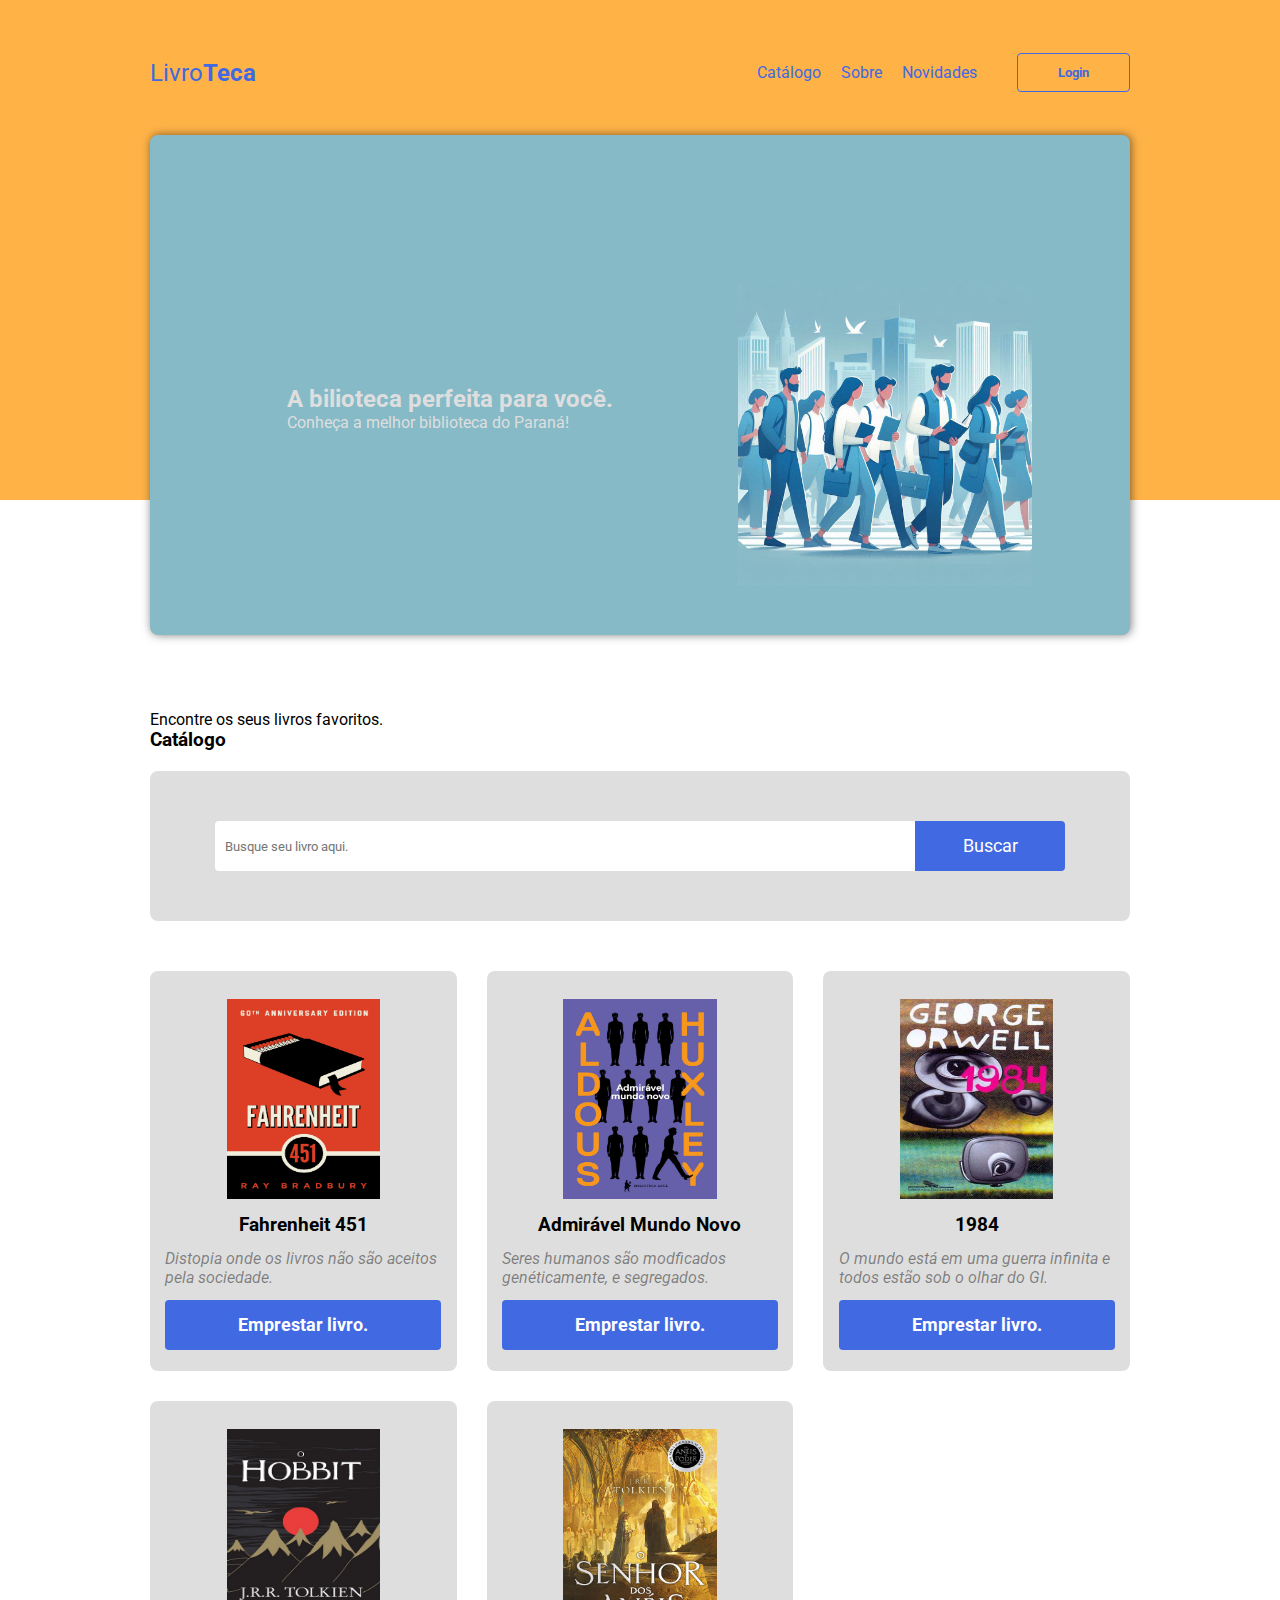
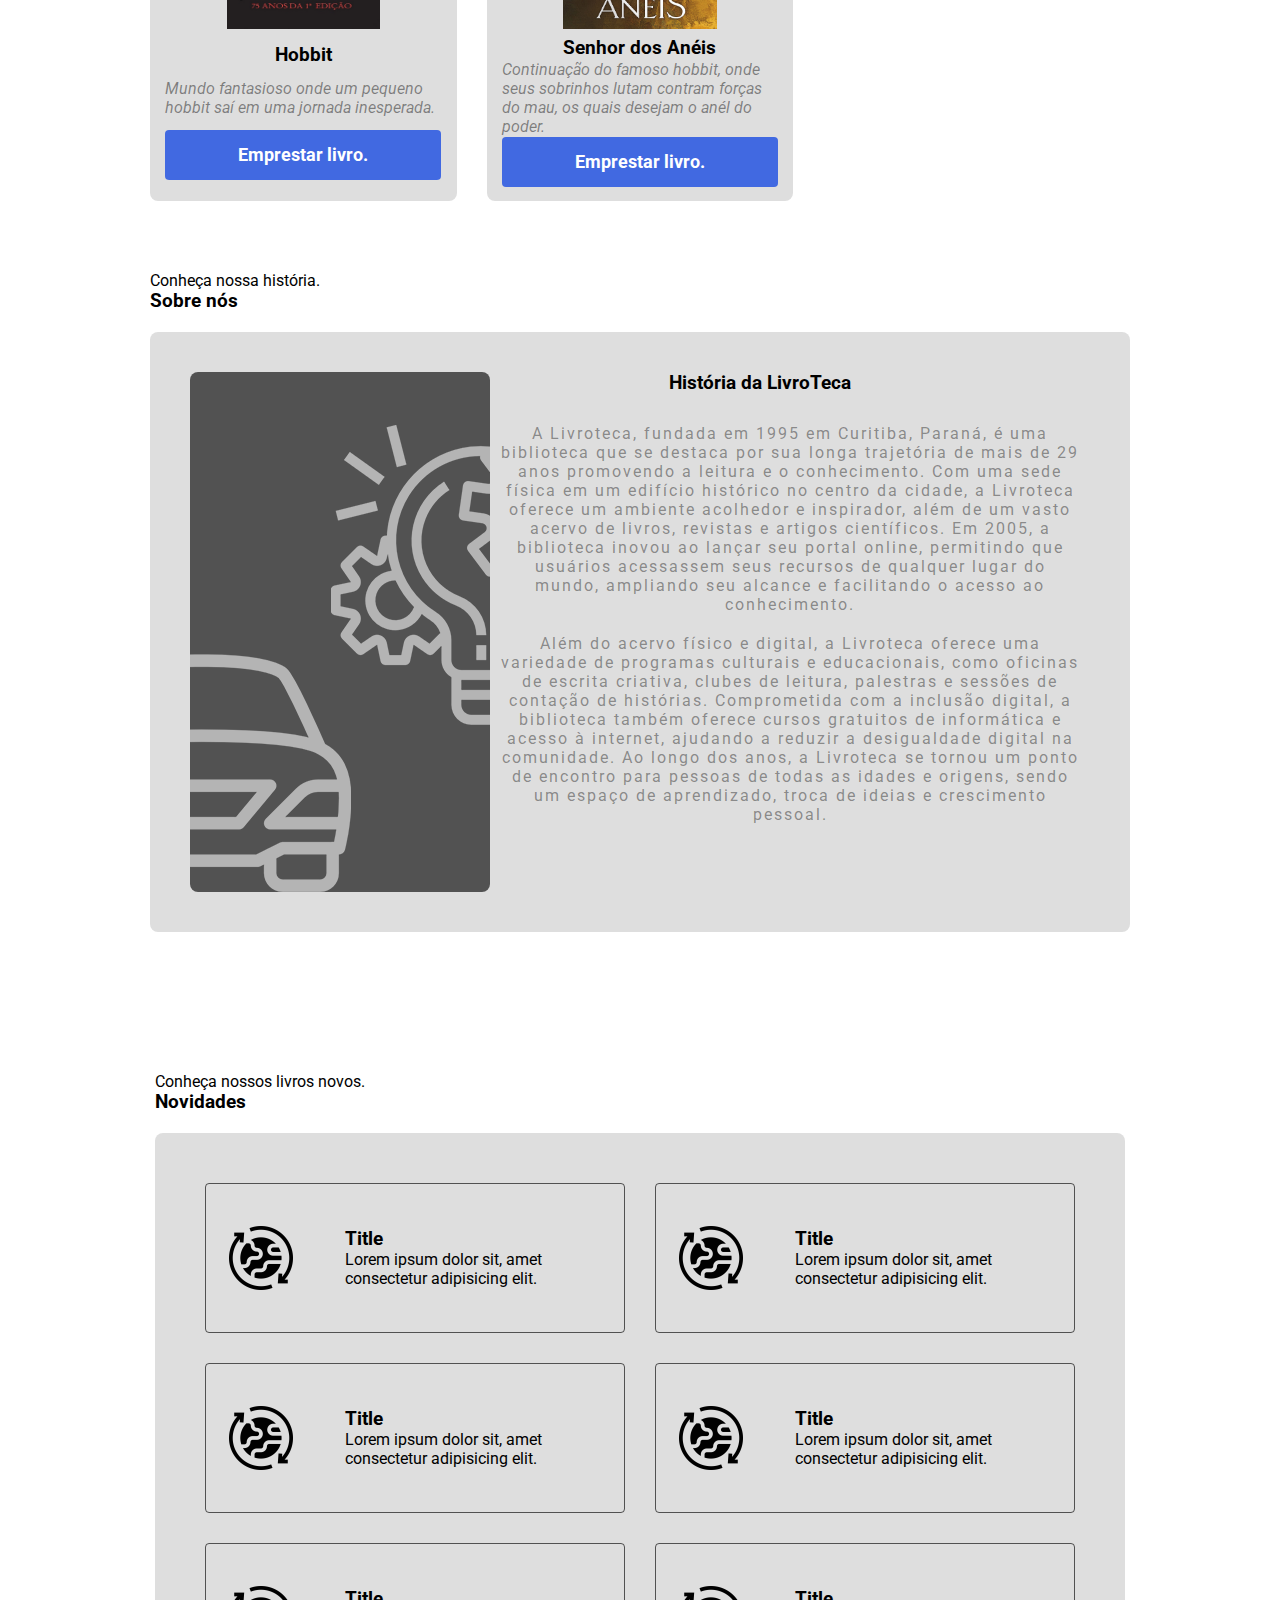
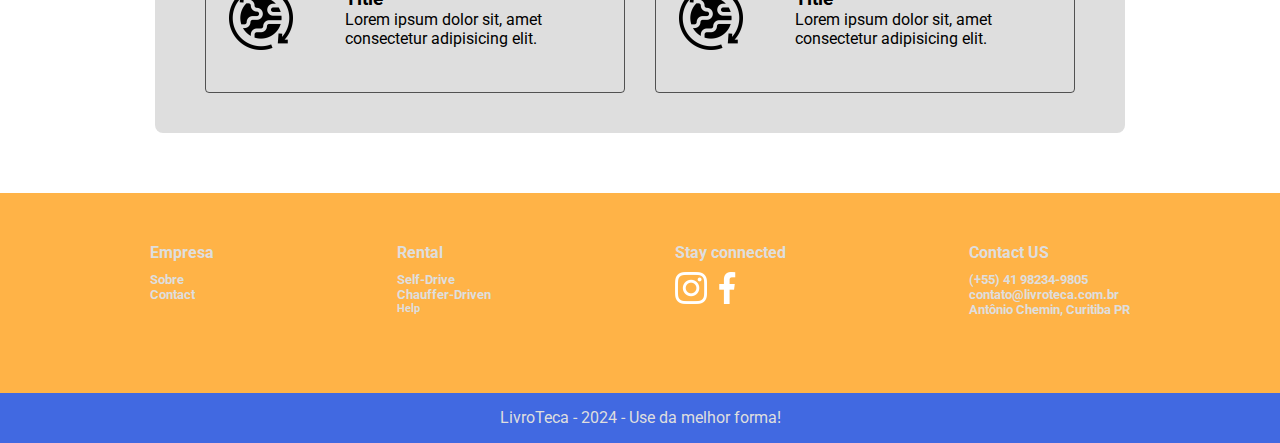
==== index.html @ 6532ffc3 "salvando tudo" ====
<!DOCTYPE html>
<html lang="en">

<head>
  <meta charset="UTF-8" />
  <meta http-equiv="X-UA-Compatible" content="IE=edge" />
  <meta name="viewport" content="width=device-width, initial-scale=1.0" />
  <link rel="stylesheet" href="css/styles.css" />
  <link rel="shortcut icon" href="/images/livro-teca-logo.png" type="image/x-icon">
  <title>LivroTeca</title>
</head>

<body>
  <header>
    <div class="content">
      <nav>
        <p class="brand">Livro<strong>Teca</strong></p>
        <ul>
          <li><a href="#catalog">Catálogo</a></li>
          <li><a href="#about">Sobre</a></li>
          <li><a href="#features">Novidades</a></li>
          <button>Login</button>
        </ul>
      </nav>
      <div class="header-block">
        <div class="text">
          <h2>A bilioteca perfeita para você.</h2>
          <p>
            Conheça a melhor biblioteca do Paraná!
          </p>
        </div>
        <div>
          <img src="/images/header-block-image.jpg" alt="LivroTeca">
        </div>
      </div>
    </div>
  </header>
  <section class="catalog" id="catalog">
    <div class="content">
      <div class="title-wrapper-catalog">
        <p>Encontre os seus livros favoritos.</p>
        <h3>Catálogo</h3>
      </div>
      <div class="filter-card">
        <input type="text" class="search-input" placeholder="Busque seu livro aqui." />
        <button class="search-button">Buscar</button>
      </div>
      <div class="card-wrapper">
        <div class="card-item">
          <img src="images/livros/fahrenheit-451.jpg" alt="fahrenheit 451" />
          <div class="card-content">
            <h3>Fahrenheit 451</h3>
            <p>
              Distopia onde os livros não são aceitos pela sociedade.
            </p>
            <button type="button">Emprestar livro.</button>
          </div>
        </div>
        <div class="card-item">
          <img src="images/livros/admiravel-mundo-novo.jpg" alt="Admirável Mundo Novo" />
          <div class="card-content">
            <h3>Admirável Mundo Novo</h3>
            <p>
              Seres humanos são modficados genéticamente, e segregados.
            </p>
            <button type="button">Emprestar livro.</button>
          </div>
        </div>
        <div class="card-item">
          <img src="images/livros/1984.jpg" alt="1984" />
          <div class="card-content">
            <h3>1984</h3>
            <p>
              O mundo está em uma guerra infinita e todos estão sob o olhar do GI.
            </p>
            <button type="button">Emprestar livro.</button>
          </div>
        </div>
        <div class="card-item">
          <img src="images/livros/hobbit.jpg" alt="Hobbit" />
          <div class="card-content">
            <h3>Hobbit</h3>
            <p>
              Mundo fantasioso onde um pequeno hobbit saí em uma jornada inesperada.
            </p>
            <button type="button">Emprestar livro.</button>
          </div>
        </div>
        <div class="card-item">
          <img src="images/livros/senhor-dos-aneis.jpg" alt="Senhor Dos Anéis" />
          <div class="card-content">
            <h3>Senhor dos Anéis</h3>
            <p>
              Continuação do famoso hobbit, onde seus sobrinhos lutam contram forças do mau, os quais desejam o anél do
              poder.
            </p>
            <button type="button">Emprestar livro.</button>
          </div>
        </div>
      </div>
    </div>
  </section>

  <section class="about" id="about">
    <div class="content">
      <div class="title-wrapper-about">
        <p>Conheça nossa história.</p>
        <h3>Sobre nós</h3>
      </div>
      <div class="about-content">
        <div class="left">
          <img src="images/about.png" alt="About" />
        </div>
        <div class="right">
          <h3>História da LivroTeca</h3>
          <p>
            A Livroteca, fundada em 1995 em Curitiba, Paraná, é uma biblioteca que se destaca por sua longa trajetória
            de mais de 29 anos promovendo a leitura e o conhecimento. Com uma sede física em um edifício histórico no
            centro da cidade, a Livroteca oferece um ambiente acolhedor e inspirador, além de um vasto acervo de livros,
            revistas e artigos científicos. Em 2005, a biblioteca inovou ao lançar seu portal online, permitindo que
            usuários acessassem seus recursos de qualquer lugar do mundo, ampliando seu alcance e facilitando o acesso
            ao conhecimento.
          </p>
          <p>
            Além do acervo físico e digital, a Livroteca oferece uma variedade de programas culturais e educacionais,
            como oficinas de escrita criativa, clubes de leitura, palestras e sessões de contação de histórias.
            Comprometida com a inclusão digital, a biblioteca também oferece cursos gratuitos de informática e acesso à
            internet, ajudando a reduzir a desigualdade digital na comunidade. Ao longo dos anos, a Livroteca se tornou
            um ponto de encontro para pessoas de todas as idades e origens, sendo um espaço de aprendizado, troca de
            ideias e crescimento pessoal.
          </p>
        </div>
      </div>
    </div>
  </section>

  <section class="features" id="features">
    <div class="content">
      <div class="title-wrapper-features">
        <p>Conheça nossos livros novos.</p>
        <h3>Novidades</h3>
      </div>
      <div class="feature-card-block">
        <div class="feature-card-item">
          <img src="images/feature-planet.png" alt="Feature" />
          <div class="feature-text-content">
            <h3>Title</h3>
            <p>Lorem ipsum dolor sit, amet consectetur adipisicing elit.</p>
          </div>
        </div>
        <div class="feature-card-item">
          <img src="images/feature-planet.png" alt="Feature" />
          <div class="feature-text-content">
            <h3>Title</h3>
            <p>Lorem ipsum dolor sit, amet consectetur adipisicing elit.</p>
          </div>
        </div>
        <div class="feature-card-item">
          <img src="images/feature-planet.png" alt="Feature" />
          <div class="feature-text-content">
            <h3>Title</h3>
            <p>Lorem ipsum dolor sit, amet consectetur adipisicing elit.</p>
          </div>
        </div>
        <div class="feature-card-item">
          <img src="images/feature-planet.png" alt="Feature" />
          <div class="feature-text-content">
            <h3>Title</h3>
            <p>Lorem ipsum dolor sit, amet consectetur adipisicing elit.</p>
          </div>
        </div>
        <div class="feature-card-item">
          <img src="images/feature-planet.png" alt="Feature" />
          <div class="feature-text-content">
            <h3>Title</h3>
            <p>Lorem ipsum dolor sit, amet consectetur adipisicing elit.</p>
          </div>
        </div>
        <div class="feature-card-item">
          <img src="images/feature-planet.png" alt="Feature" />
          <div class="feature-text-content">
            <h3>Title</h3>
            <p>Lorem ipsum dolor sit, amet consectetur adipisicing elit.</p>
          </div>
        </div>
      </div>
    </div>
  </section>

  <footer>
    <div class="main">
      <div class="content footer-links">
        <div class="footer-company">
          <h4>Empresa</h4>
          <h5>Sobre</h5>
          <h5>Contact</h5>
        </div>
        <div class="footer-rental">
          <h4>Rental</h4>
          <h5>Self-Drive</h5>
          <h5>Chauffer-Driven</h5>
          <h6>Help</h6>
        </div>
        <div class="footer-social">
          <h4>Stay connected</h4>
          <div class="social-icons">
            <img src="images/instagram.png" alt="Instagram" />
            <img src="images/facebook.png" alt="Facebook" />
          </div>
        </div>
        <div class="footer-contact">
          <h4>Contact US</h4>
          <h5>(+55) 41 98234-9805</h5>
          <h5>contato@livroteca.com.br</h5>
          <h5>Antônio Chemin, Curitiba PR</h5>
        </div>
      </div>
    </div>
    <div class="last">LivroTeca - 2024 - Use da melhor forma!</div>
  </footer>
</body>

</html>
---- css/styles.css ----
/* font importing */
@import url("https://fonts.googleapis.com/css2?family=Roboto:wght@400;700&display=swap");

/* reseting css rules */
* {
  margin: 0px;
  padding: 0px;
  box-sizing: border-box;
  outline: none;
  font-family: "Roboto", sans-serif;
}

:root {
  --primary: #86BAC7;
  --secondary: #FFB347;
  --tertiary: #dedede;
  --strong: royalblue;
  --hover: #00285f83;
}

html,
body {
  width: 100%;
  overflow-x: hidden;
}

header {
  width: 100%;
  height: 500px;
  background: var(--secondary);
}

.content {
  max-width: 1000px;
  min-width: 300px;
  margin: 0 auto;
  display: flex;
  flex-direction: column;
  padding: 10px;
}

nav {
  width: 100%;
  height: 125px;
  display: flex;
  flex-direction: row;
  align-items: center;
  justify-content: space-between;
}

.brand {
  font-size: 24px;
  color: var(--strong);
  cursor: pointer;
}

nav ul {
  display: flex;
  flex-direction: row;
}

nav ul li {
  list-style: none;
  padding: 10px;
  cursor: pointer;
}

nav ul li a {
  color: var(--strong);
  text-decoration: none;
}

nav ul li a:hover {
  color: var(--hover);
}

nav ul button {
  border: 1px solid var(--strong);
  background: transparent;
  padding: 8px 40px;
  cursor: pointer;
  margin-left: 30px;
  color: var(--strong);
  font-weight: bold;
  border-radius: 4px;
}

nav ul button:hover {
  transition: background, color 0.6s;
  background: var(--primary);
  border-color: var(--primary);
  color: white;
}

.content .header-block {
  max-width: 1000px;
  min-width: 300px;
  height: 500px;
  background: var(--primary);
  border-radius: 8px;
  box-shadow: 1px 0px 10px 0px rgba(0, 0, 0, 0.5);
  -webkit-box-shadow: 1px 0px 10px 0px rgba(0, 0, 0, 0.5);
  -moz-box-shadow: 1px 0px 10px 0px rgba(0, 0, 0, 0.5);
  position: relative;
  z-index: 10;
  padding: 10px;
}

.header-block img {
  max-height: 700px;
  max-width: 700px;
  height: 60%;
  width: 30%;
  position: absolute;
  left: 60%;
  top: 30%;
}

.header-block .text {
  position: absolute;
  left: 16%;
  top: 50%;
  text-wrap: nowrap;
}

.header-block .text h2 {
  color: var(--tertiary);
  text-align: center;
  transform: translateX(-20px);
  transition: transform 0.5s;
}

.header-block .text p {
  max-width: 280px;
  color: var(--tertiary);
  text-align: center;
  transform: translateX(-20px);
  transition: transform 0.4s;
}

/* Product Catalog */

section .catalog {
  width: 100vw;
  padding: 100px;
}

section .filter-card {
  width: 980px;
  height: 150px;
  background: var(--tertiary);
  border-radius: 8px;
  margin: 0 auto;
  display: flex;
  flex-direction: row;
  align-items: center;
  justify-content: center;
}

.search-input {
  width: 700px;
  height: 50px;
  border: none;
  border-radius: 4px 0px 0px 4px;
  text-indent: 10px;
}

.search-button {
  width: 150px;
  height: 50px;
  border-radius: 0px 4px 4px -0px;
  border: none;
  background: var(--strong);
  color: white;
  cursor: pointer;
  font-size: 1.1em;
  transition: 0.3s ease;
}

.search-button:hover {
  background: var(--primary);
  color: white;
}

.title-wrapper-catalog {
  margin-top: 200px;
  padding-bottom: 20px;
}

section .card-wrapper {
  max-width: 1000px;
  height: 100%;
  display: grid;
  grid-template-columns: repeat(auto-fill, minmax(270px, 1fr));
  grid-gap: 30px;
  padding-top: 50px;
}

section .card-item {
  height: 400px;
  background: var(--tertiary);
  border-radius: 8px;
  display: flex;
  flex-direction: column;
  align-items: center;
  justify-content: space-around;
}

.card-content {
  height: 40%;
  display: flex;
  flex-direction: column;
  align-items: center;
  justify-content: space-around;
}

.card-item img {
  width: 50%;
  height: 50%;
  margin-top: 8%;
}

.card-item h4 {
  width: 90%;
}

.card-item p {
  width: 90%;
  font-style: italic;
  color: #00000070;
}

.card-item button {
  width: 90%;
  padding: 15px 0px;
  border: none;
  background: var(--strong);
  border-radius: 4px;
  color: white;
  font-weight: bold;
  font-size: 1.1em;
  cursor: pointer;
  transition: 0.3s ease;
  margin-bottom: 10px;
}

.card-item button:hover {
  background: var(--tertiary);
  color: var(--strong);
}

/* About */

.about {
  width: 100%;
  height: 100%;
  display: flex;
  align-items: center;
  justify-content: center;
  padding: 50px 10px;
}

.about-content {
  max-width: 1000px;
  min-width: 300px;
  height: 600px;
  background: var(--tertiary);
  margin: 0 auto;
  border-radius: 8px;
  z-index: 10;
  padding: 40px;
  display: flex;
  flex-direction: row;
  align-items: center;
  justify-content: space-between;
}

.title-wrapper-about {
  margin-bottom: 2%;
}

.left {
  width: 25%;
  min-width: 300px;
  height: 100%;
  background: #000000a1;
  border-radius: 8px;
}

.right {
  width: 100%;
  height: 100%;
  display: flex;
  flex-direction: column;
  align-items: flex-start;
  justify-content: flex-start;
}

.right h3 {
  text-align: center;
  width: 90%;
  margin-bottom: 20px;
}

.right p {
  max-width: 900%;
  font-size: 1em;
  letter-spacing: 2px;
  text-align: center;
  padding: 10px;
  color: rgba(0, 0, 0, 0.4);
}

/* Features */
.features {
  width: 100%;
  height: 100%;
  background: white;
  display: flex;
  align-items: center;
  justify-content: center;
  padding: 50px 0px;
}

.title-wrapper-features {
  padding: 20px 0px;
}

.feature-card-block {
  max-width: 1000px;
  min-width: 300px;
  height: 600px;
  background: var(--tertiary);
  margin: 0 auto;
  border-radius: 8px;
  z-index: 10;
  padding: 50px;
  display: grid;
  grid-template-columns: repeat(auto-fill, minmax(420px, 1fr));
  grid-gap: 30px;
}

.feature-card-item {
  max-width: 420px;
  height: 150px;
  display: flex;
  flex-direction: row;
  align-items: center;
  justify-content: space-around;
  border: 1px solid #000000a2;
  border-radius: 4px;
}

.feature-text-content {
  max-width: 60%;
  margin: 5px;
}

.feature-card-item img {
  width: 64px;
  height: 64px;
}

/* Footer */
footer {
  width: 100%;
  height: 250px;
}

footer .main {
  width: 100%;
  height: 200px;
  background: var(--secondary);
  padding: 20px 10px;
}

.footer-links {
  max-width: 1000px;
  min-width: 300px;
  display: flex;
  flex-direction: row;
  justify-content: space-between;
  margin-top: 20px;
}

.footer-company,
.footer-rental,
.footer-contact,
.footer-social {
  color: var(--tertiary);
  height: 100%;
  min-height: 100px;
}

.footer-links h4 {
  margin-bottom: 10px;
}

.footer-links {
  margin-bottom: 8px;
}

.main .footer-social img {
  width: 32px;
  height: 32px;
  cursor: pointer;
}

footer .last {
  width: 100%;
  height: 50px;
  background: var(--strong);
  color: var(--tertiary);
  display: flex;
  align-items: center;
  justify-content: center;
}

/* Responsive adjustments */

@media (max-width: 576px) {
  nav ul li {
    display: none;
  }

  .header-block img {
    width: 70%;
    position: absolute;
    right: 16%;
    top: 30%;
  }

  .header-block .text {
    position: absolute;
    bottom: 10%;
    left: 15;
  }

  section .filter-card {
    width: 390px;
    padding: 0px 10px;
  }

  .search-input {
    max-width: 700px;
    min-width: 240px;
  }

  .search-button {
    max-width: 150px;
    min-width: 80px;
  }

  .about {
    margin-top: 100px;
  }

  .title-wrapper-about {
    margin-bottom: 20px;
  }
  .about-content {
    flex-direction: column;
    height: 100%;
  }
  .left {
    display: none;
  }
  .right {
    width: 90%;
  }

  .right p {
    width: 100%;
    margin: 0px;
    text-align: left;
  }

  .features {
    height: 100%;
  }

  .feature-card-block {
    height: 100%;
    display: flex;
    flex-direction: column;
  }

  footer {
    height: 100%;
  }

  footer .main {
    height: 100%;
  }

  .footer-links {
    flex-direction: column;
    padding-left: 10%;
  }
}
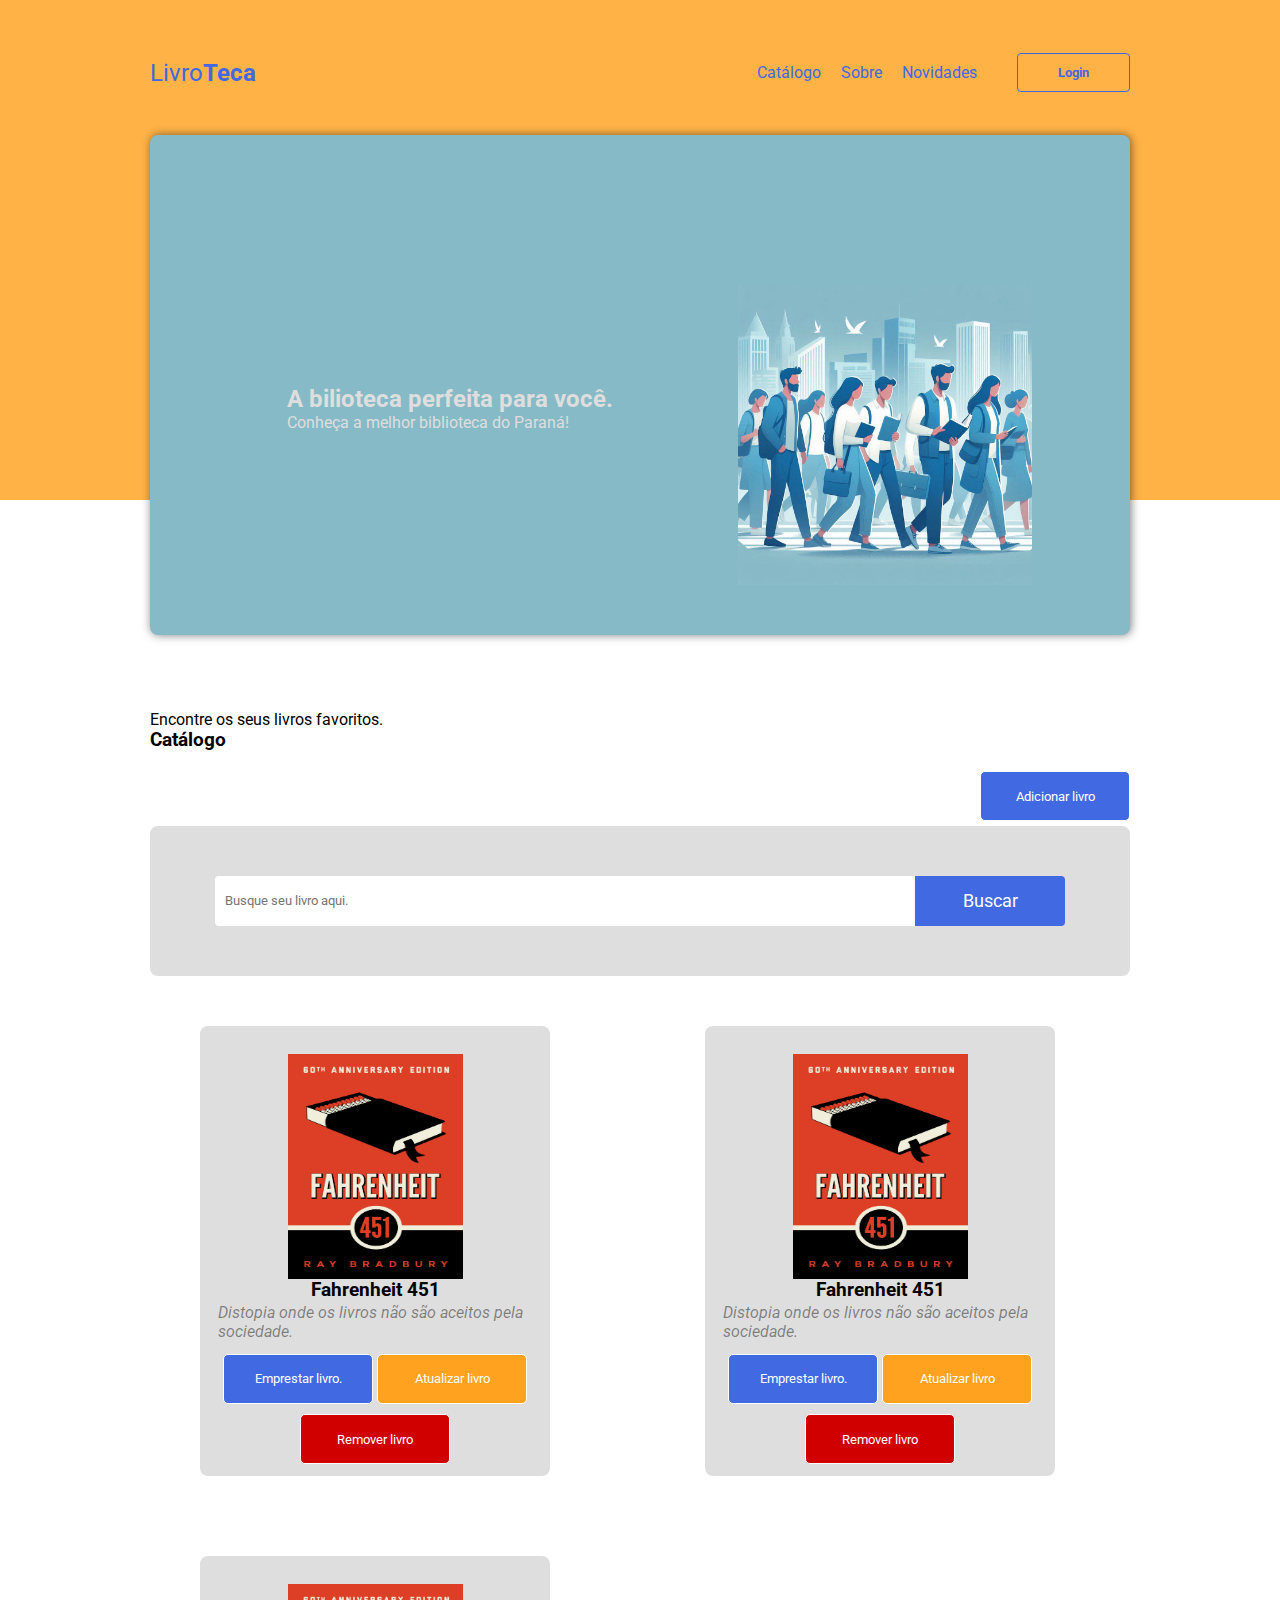
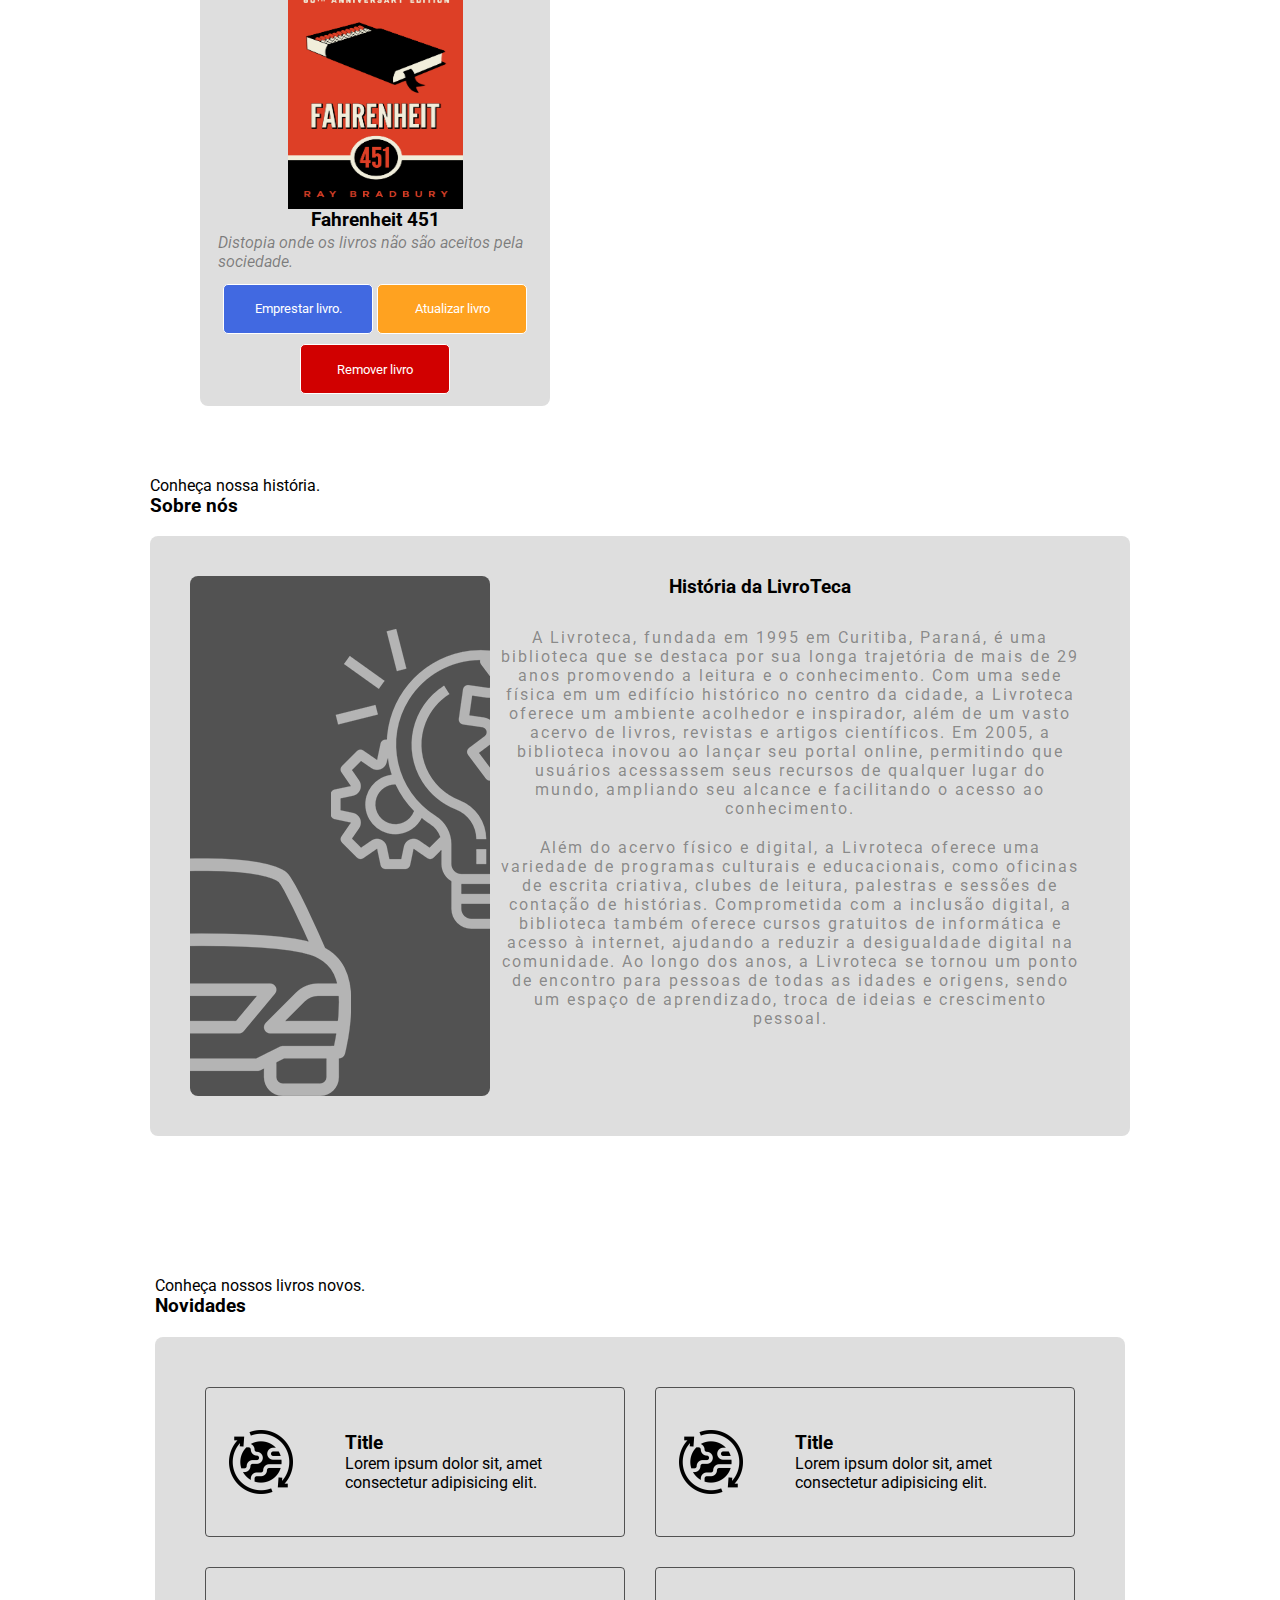
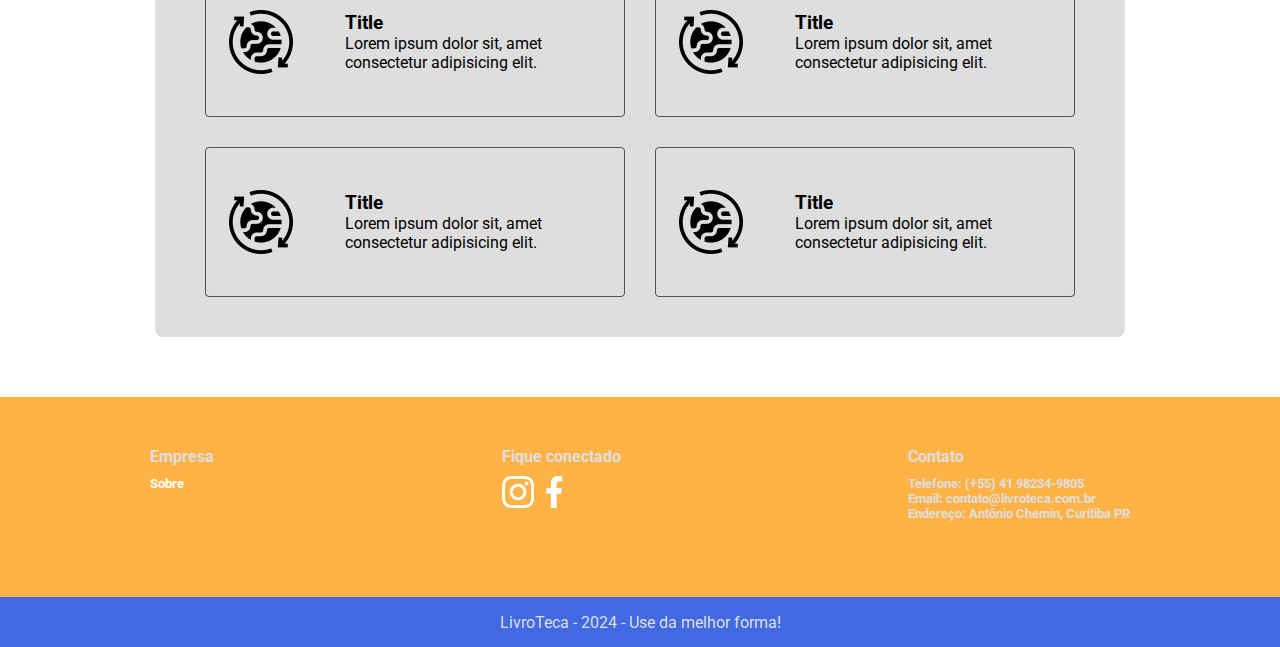
==== commit 7df13f32: "Salvando repo" ====
--- a/index.html
+++ b/index.html
@@ -41,6 +41,13 @@
         <p>Encontre os seus livros favoritos.</p>
         <h3>Catálogo</h3>
       </div>
+      <div class="wrapper-crud">
+        <div id="crud-buttons">
+          <a href="addBook.html">
+            <button class="crud-buttons" id="add-book">Adicionar livro</button>
+          </a>
+        </div>
+      </div>
       <div class="filter-card">
         <input type="text" class="search-input" placeholder="Busque seu livro aqui." />
         <button class="search-button">Buscar</button>
@@ -53,48 +60,39 @@
             <p>
               Distopia onde os livros não são aceitos pela sociedade.
             </p>
-            <button type="button">Emprestar livro.</button>
+            <div class="buttons">
+              <button class="crud-buttons" id="get-book">Emprestar livro.</button>
+              <button class="crud-buttons" id="update-book">Atualizar livro</button>
+            </div>
+            <button class="crud-buttons" id="remove-book">Remover livro</button>
           </div>
         </div>
         <div class="card-item">
-          <img src="images/livros/admiravel-mundo-novo.jpg" alt="Admirável Mundo Novo" />
+          <img src="images/livros/fahrenheit-451.jpg" alt="fahrenheit 451" />
           <div class="card-content">
-            <h3>Admirável Mundo Novo</h3>
+            <h3>Fahrenheit 451</h3>
             <p>
-              Seres humanos são modficados genéticamente, e segregados.
+              Distopia onde os livros não são aceitos pela sociedade.
             </p>
-            <button type="button">Emprestar livro.</button>
+            <div class="buttons">
+              <button class="crud-buttons" id="get-book">Emprestar livro.</button>
+              <button class="crud-buttons" id="update-book">Atualizar livro</button>
+            </div>
+            <button class="crud-buttons" id="remove-book">Remover livro</button>
           </div>
         </div>
         <div class="card-item">
-          <img src="images/livros/1984.jpg" alt="1984" />
+          <img src="images/livros/fahrenheit-451.jpg" alt="fahrenheit 451" />
           <div class="card-content">
-            <h3>1984</h3>
+            <h3>Fahrenheit 451</h3>
             <p>
-              O mundo está em uma guerra infinita e todos estão sob o olhar do GI.
+              Distopia onde os livros não são aceitos pela sociedade.
             </p>
-            <button type="button">Emprestar livro.</button>
-          </div>
-        </div>
-        <div class="card-item">
-          <img src="images/livros/hobbit.jpg" alt="Hobbit" />
-          <div class="card-content">
-            <h3>Hobbit</h3>
-            <p>
-              Mundo fantasioso onde um pequeno hobbit saí em uma jornada inesperada.
-            </p>
-            <button type="button">Emprestar livro.</button>
-          </div>
-        </div>
-        <div class="card-item">
-          <img src="images/livros/senhor-dos-aneis.jpg" alt="Senhor Dos Anéis" />
-          <div class="card-content">
-            <h3>Senhor dos Anéis</h3>
-            <p>
-              Continuação do famoso hobbit, onde seus sobrinhos lutam contram forças do mau, os quais desejam o anél do
-              poder.
-            </p>
-            <button type="button">Emprestar livro.</button>
+            <div class="buttons">
+              <button class="crud-buttons" id="get-book">Emprestar livro.</button>
+              <button class="crud-buttons" id="update-book">Atualizar livro</button>
+            </div>
+            <button class="crud-buttons" id="remove-book">Remover livro</button>
           </div>
         </div>
       </div>
@@ -192,27 +190,20 @@
       <div class="content footer-links">
         <div class="footer-company">
           <h4>Empresa</h4>
-          <h5>Sobre</h5>
-          <h5>Contact</h5>
-        </div>
-        <div class="footer-rental">
-          <h4>Rental</h4>
-          <h5>Self-Drive</h5>
-          <h5>Chauffer-Driven</h5>
-          <h6>Help</h6>
+          <h5><a href="#about">Sobre</a></h5>
         </div>
         <div class="footer-social">
-          <h4>Stay connected</h4>
+          <h4>Fique conectado</h4>
           <div class="social-icons">
             <img src="images/instagram.png" alt="Instagram" />
             <img src="images/facebook.png" alt="Facebook" />
           </div>
         </div>
         <div class="footer-contact">
-          <h4>Contact US</h4>
-          <h5>(+55) 41 98234-9805</h5>
-          <h5>contato@livroteca.com.br</h5>
-          <h5>Antônio Chemin, Curitiba PR</h5>
+          <h4>Contato</h4>
+          <h5>Telefone: (+55) 41 98234-9805</h5>
+          <h5>Email: contato@livroteca.com.br</h5>
+          <h5>Endereço: Antônio Chemin, Curitiba PR</h5>
         </div>
       </div>
     </div>
--- a/css/styles.css
+++ b/css/styles.css
@@ -165,6 +165,70 @@
   text-indent: 10px;
 }
 
+.wrapper-crud {
+  display: flex;
+  justify-content: flex-end;
+  align-items: center;
+}
+
+.crud-buttons {
+  margin-bottom: 3%;
+}
+
+.crud-buttons {
+  width: 150px; 
+  height: 50px;
+  color: white;
+  border: 1px solid;
+  border-radius: 5px;
+  padding: 10px;
+  cursor: pointer;
+}
+
+#add-book {
+  background-color: royalblue;
+  transition: 0.5s;
+}
+
+#add-book:hover {
+  background-color: rgb(132, 163, 255);
+  transition: 0.5s;
+}
+
+#get-book {
+  background-color: royalblue;
+  transition: 0.5s;
+}
+
+#get-book:hover {
+  background-color: rgb(132, 163, 255);
+  transition: 0.5s;
+}
+
+#update-book {
+  background-color: #ffa220;
+  transition: 0.5s;
+}
+
+#update-book:hover {
+  background-color: #ffc676;
+  transition: 0.5s;
+}
+
+#remove-book {
+  background-color: rgb(209, 0, 0);
+  transition: 0.5s;
+}
+
+#remove-book:hover {
+  background-color: rgb(255, 91, 91);
+  transition: 0.5s;
+}
+
+.buttons {
+  margin-top: 12px;
+}
+
 .search-button {
   width: 150px;
   height: 50px;
@@ -192,12 +256,14 @@
   height: 100%;
   display: grid;
   grid-template-columns: repeat(auto-fill, minmax(270px, 1fr));
-  grid-gap: 30px;
+  grid-gap: 80px;
   padding-top: 50px;
+  margin-left: 50px;
 }
 
 section .card-item {
-  height: 400px;
+  height: 450px;
+  width: 350px;
   background: var(--tertiary);
   border-radius: 8px;
   display: flex;
@@ -207,7 +273,7 @@
 }
 
 .card-content {
-  height: 40%;
+  height: 100%;
   display: flex;
   flex-direction: column;
   align-items: center;
@@ -228,25 +294,6 @@
   width: 90%;
   font-style: italic;
   color: #00000070;
-}
-
-.card-item button {
-  width: 90%;
-  padding: 15px 0px;
-  border: none;
-  background: var(--strong);
-  border-radius: 4px;
-  color: white;
-  font-weight: bold;
-  font-size: 1.1em;
-  cursor: pointer;
-  transition: 0.3s ease;
-  margin-bottom: 10px;
-}
-
-.card-item button:hover {
-  background: var(--tertiary);
-  color: var(--strong);
 }
 
 /* About */
@@ -384,12 +431,16 @@
 }
 
 .footer-company,
-.footer-rental,
 .footer-contact,
 .footer-social {
   color: var(--tertiary);
   height: 100%;
   min-height: 100px;
+}
+
+.footer-company a{
+  text-decoration: none;
+  color: white;
 }
 
 .footer-links h4 {
@@ -414,6 +465,53 @@
   display: flex;
   align-items: center;
   justify-content: center;
+}
+
+/*Modal*/
+
+.book-modal {
+  width: 100%;
+  height: 50%;
+  display: flex;
+  flex-direction: column;
+  justify-content: center;
+  margin: 50px;
+  z-index: 10000;
+}
+
+.book-modal input {
+  border-radius: 10px;
+  border: none;
+  padding: 5px;
+}
+
+.book-modal button {
+  width: 100%;
+  border-radius: 10px;
+  border: none;
+  padding: 5px;
+  background-color: var(--strong);
+  color: var(--tertiary);
+  transition: 0.5s;
+}
+
+.book-modal button:hover {
+  background-color: var(--primary);
+  transition: 0.5s;
+}
+
+.modal-position {
+  max-width: 500px;
+  max-height: 500px;
+  width: 50%;
+  display: flex;
+  flex-direction: row;
+  justify-content: center;
+  align-items: center;
+  border: 1px solid black;
+  border-radius: 12px;
+  margin: 10% 0% 0% 32%;
+  background-color: var(--secondary);
 }
 
 /* Responsive adjustments */
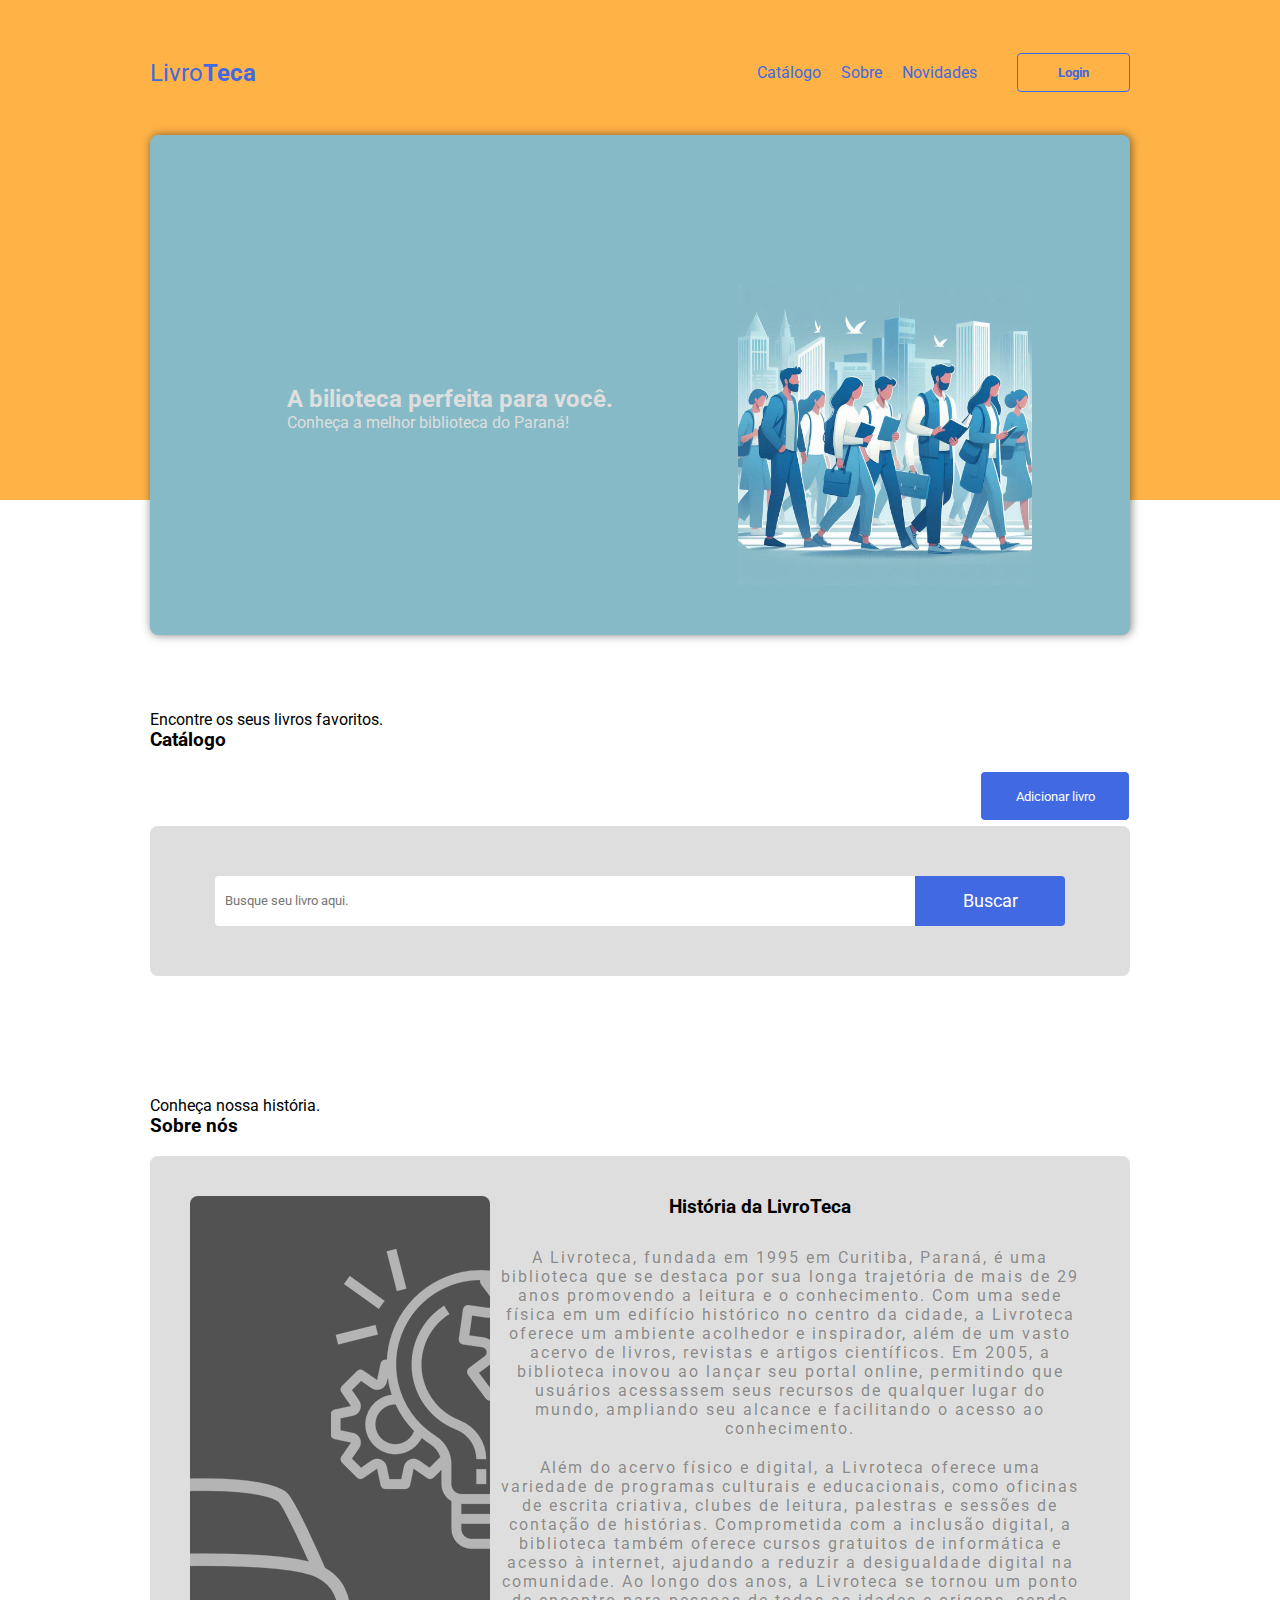
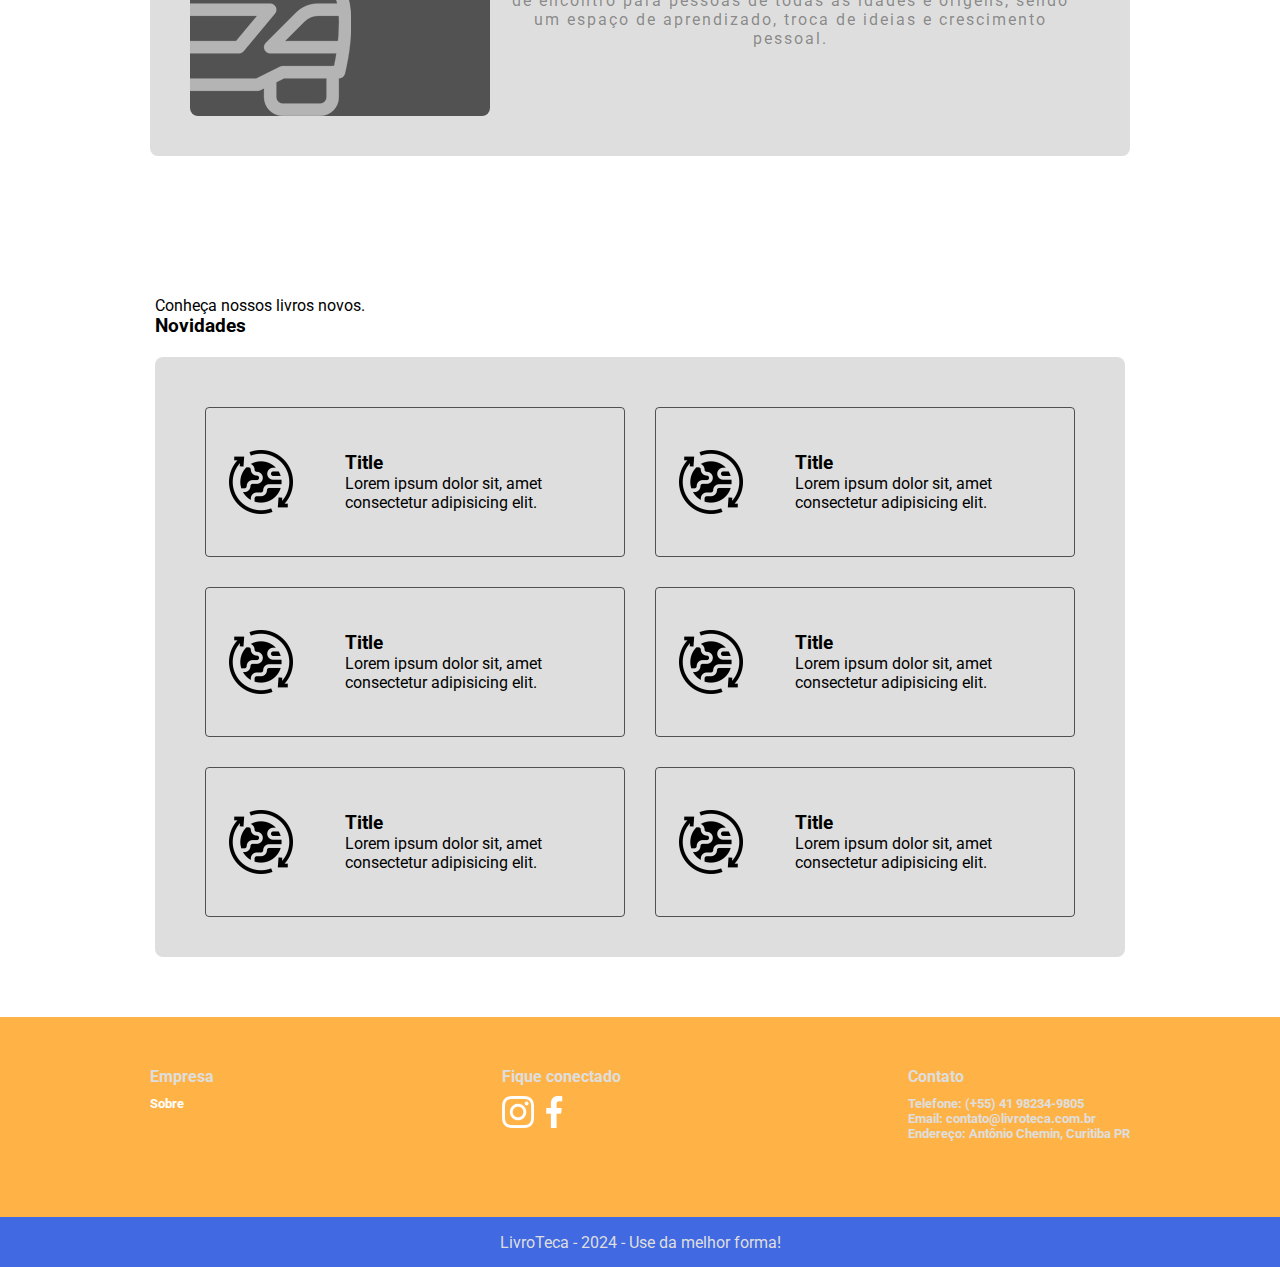
==== commit 02cf9e42: "Salvando repo" ====
--- a/index.html
+++ b/index.html
@@ -1,12 +1,12 @@
 <!DOCTYPE html>
-<html lang="en">
+<html lang="pt-br">
 
 <head>
   <meta charset="UTF-8" />
   <meta http-equiv="X-UA-Compatible" content="IE=edge" />
   <meta name="viewport" content="width=device-width, initial-scale=1.0" />
   <link rel="stylesheet" href="css/styles.css" />
-  <link rel="shortcut icon" href="/images/livro-teca-logo.png" type="image/x-icon">
+  <link rel="shortcut icon" href="./images/livro-teca-logo.png" type="image/x-icon">
   <title>LivroTeca</title>
 </head>
 
@@ -30,7 +30,7 @@
           </p>
         </div>
         <div>
-          <img src="/images/header-block-image.jpg" alt="LivroTeca">
+          <img src="./images/header-block-image.jpg" alt="LivroTeca">
         </div>
       </div>
     </div>
@@ -43,59 +43,14 @@
       </div>
       <div class="wrapper-crud">
         <div id="crud-buttons">
-          <a href="addBook.html">
-            <button class="crud-buttons" id="add-book">Adicionar livro</button>
-          </a>
+          <button class="crud-buttons" id="add-book">Adicionar livro</button>
         </div>
       </div>
       <div class="filter-card">
         <input type="text" class="search-input" placeholder="Busque seu livro aqui." />
         <button class="search-button">Buscar</button>
       </div>
-      <div class="card-wrapper">
-        <div class="card-item">
-          <img src="images/livros/fahrenheit-451.jpg" alt="fahrenheit 451" />
-          <div class="card-content">
-            <h3>Fahrenheit 451</h3>
-            <p>
-              Distopia onde os livros não são aceitos pela sociedade.
-            </p>
-            <div class="buttons">
-              <button class="crud-buttons" id="get-book">Emprestar livro.</button>
-              <button class="crud-buttons" id="update-book">Atualizar livro</button>
-            </div>
-            <button class="crud-buttons" id="remove-book">Remover livro</button>
-          </div>
-        </div>
-        <div class="card-item">
-          <img src="images/livros/fahrenheit-451.jpg" alt="fahrenheit 451" />
-          <div class="card-content">
-            <h3>Fahrenheit 451</h3>
-            <p>
-              Distopia onde os livros não são aceitos pela sociedade.
-            </p>
-            <div class="buttons">
-              <button class="crud-buttons" id="get-book">Emprestar livro.</button>
-              <button class="crud-buttons" id="update-book">Atualizar livro</button>
-            </div>
-            <button class="crud-buttons" id="remove-book">Remover livro</button>
-          </div>
-        </div>
-        <div class="card-item">
-          <img src="images/livros/fahrenheit-451.jpg" alt="fahrenheit 451" />
-          <div class="card-content">
-            <h3>Fahrenheit 451</h3>
-            <p>
-              Distopia onde os livros não são aceitos pela sociedade.
-            </p>
-            <div class="buttons">
-              <button class="crud-buttons" id="get-book">Emprestar livro.</button>
-              <button class="crud-buttons" id="update-book">Atualizar livro</button>
-            </div>
-            <button class="crud-buttons" id="remove-book">Remover livro</button>
-          </div>
-        </div>
-      </div>
+      <div class="card-wrapper" id="card-wrapper"></div>
     </div>
   </section>
 
@@ -209,6 +164,8 @@
     </div>
     <div class="last">LivroTeca - 2024 - Use da melhor forma!</div>
   </footer>
+  
+  <script src="./Code/index.js"></script>
 </body>
 
 </html>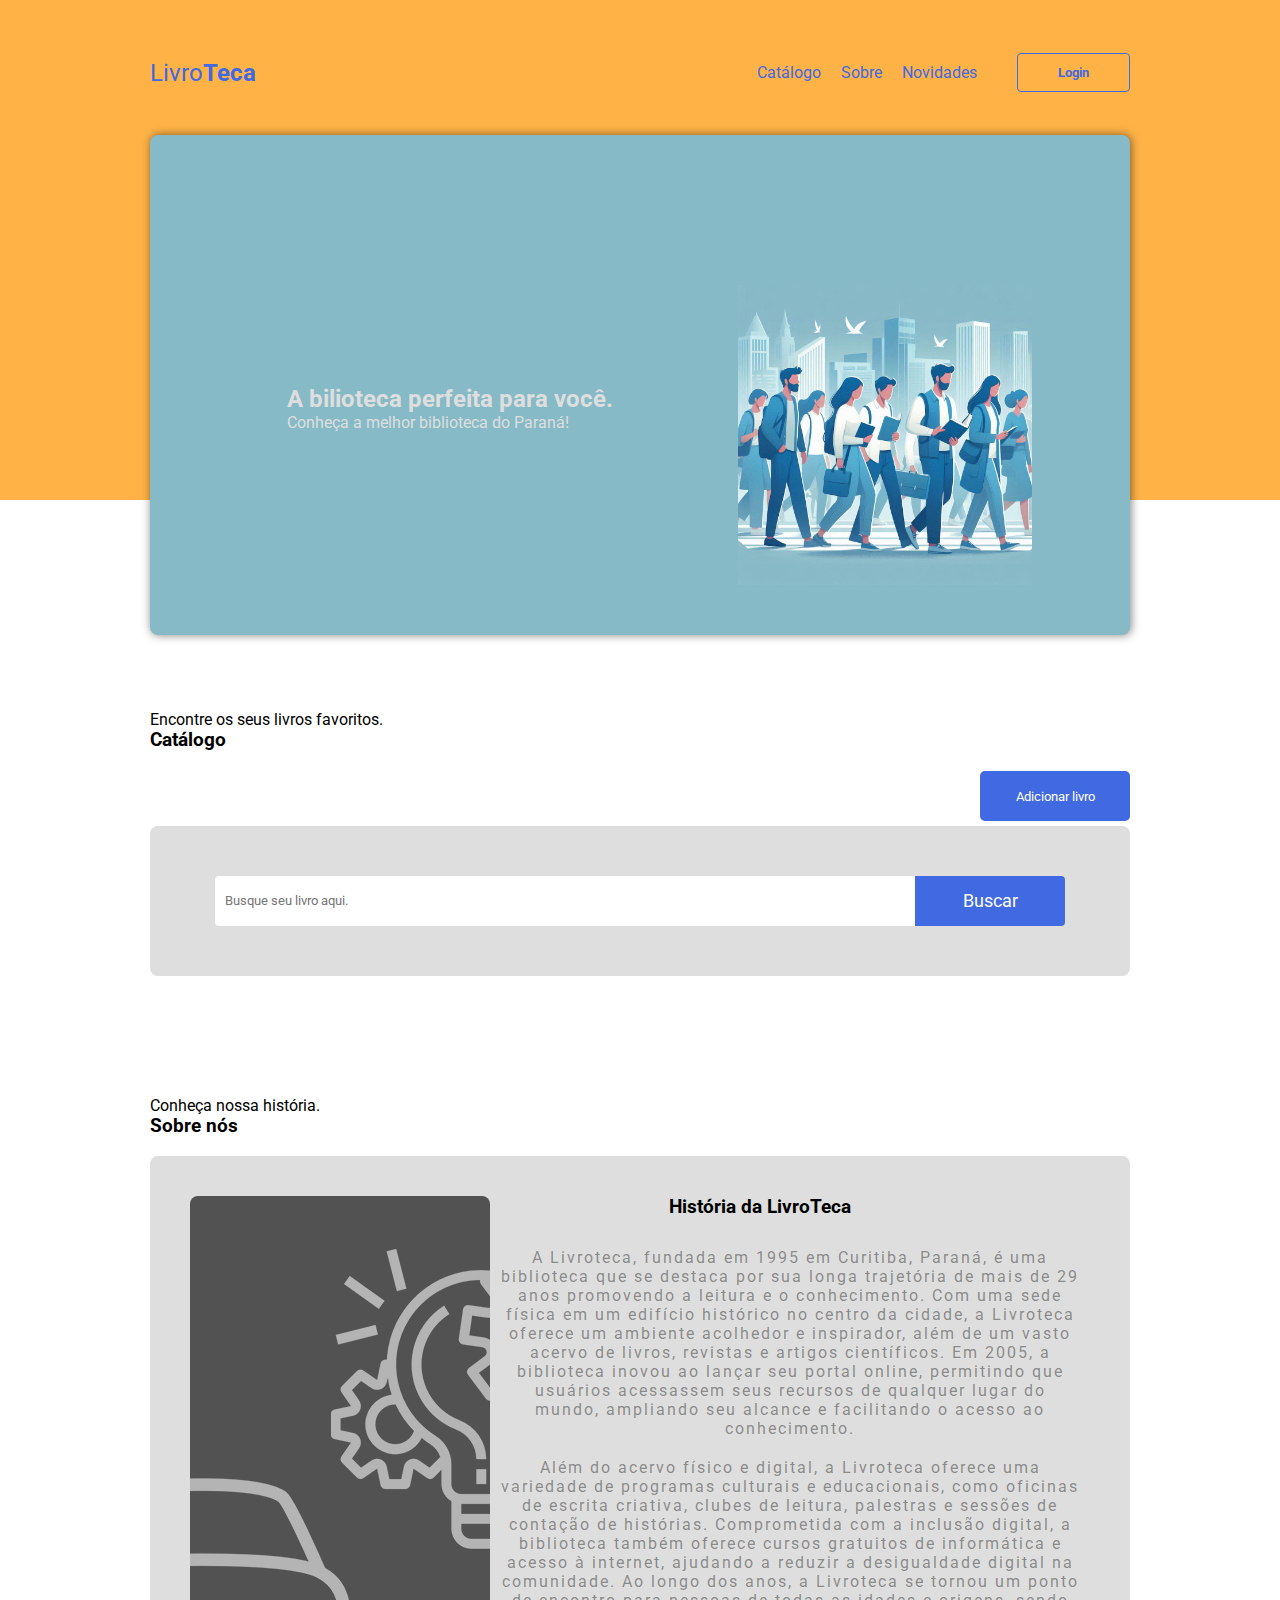
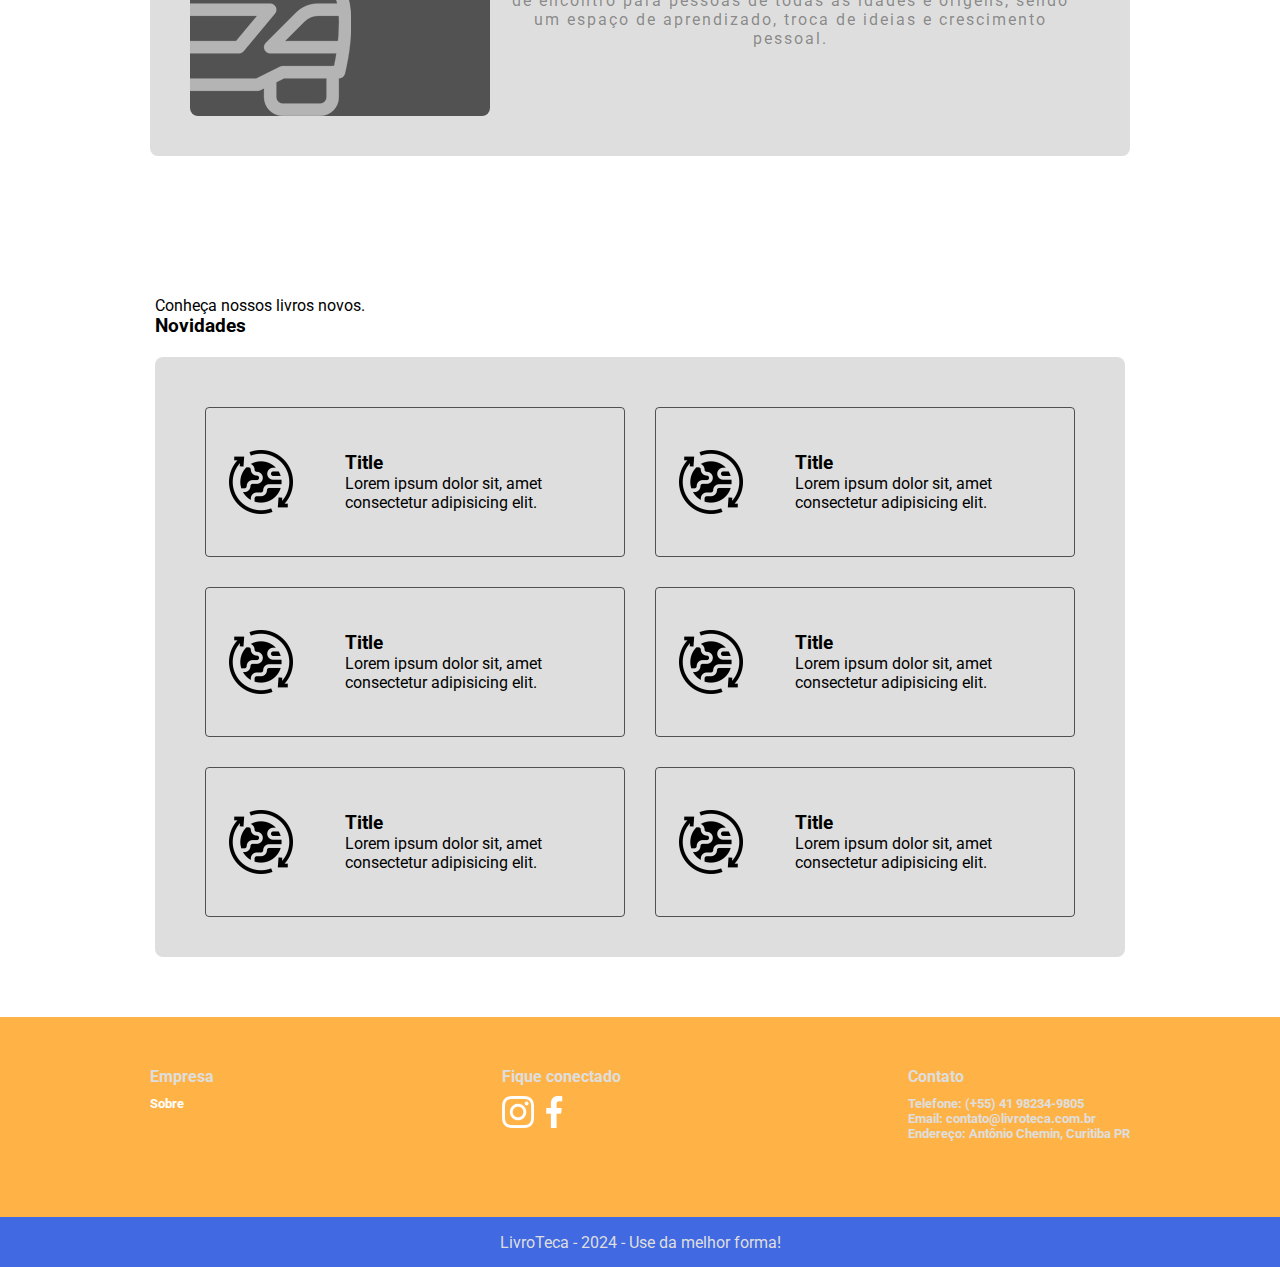
==== commit b00c9bdd: "Salvando alterações" ====
--- a/index.html
+++ b/index.html
@@ -48,7 +48,7 @@
       </div>
       <div class="filter-card">
         <input type="text" class="search-input" placeholder="Busque seu livro aqui." />
-        <button class="search-button">Buscar</button>
+        <button class="search-button" id="search-book">Buscar</button>
       </div>
       <div class="card-wrapper" id="card-wrapper"></div>
     </div>
@@ -165,7 +165,7 @@
     <div class="last">LivroTeca - 2024 - Use da melhor forma!</div>
   </footer>
   
-  <script src="./Code/index.js"></script>
+  <script type="module" src="./Code/index.js"></script>
 </body>
 
 </html>--- a/css/styles.css
+++ b/css/styles.css
@@ -179,8 +179,8 @@
   width: 150px; 
   height: 50px;
   color: white;
-  border: 1px solid;
   border-radius: 5px;
+  border: none;
   padding: 10px;
   cursor: pointer;
 }
@@ -514,6 +514,61 @@
   background-color: var(--secondary);
 }
 
+#remove-book-card-position {
+  height: 100%;
+  width: 100%;
+  margin-top: 10%;
+  display: flex;
+  flex-direction: column;
+  justify-content: center;
+  align-items: center;
+}
+
+#buttons-remove-card {
+  width: 100%;
+  height: 100%;
+  display: flex;
+  flex-direction: row;
+  align-items: center;
+  justify-content: center;
+}
+
+#confirm-button {
+  max-width: 200px;
+  width: 100%;
+  margin-top: 2%;
+  margin-right: 1%;
+  border: none;
+  border-radius: 10px;
+  padding: 6px;
+  background-color: rgb(209, 0, 0);
+  color: white;
+  transition: 0.5s;
+}
+
+#confirm-button:hover {
+  background-color: rgb(255, 91, 91);
+  transition: 0.5s;
+}
+
+#denied-button {
+  max-width: 200px;
+  width: 100%;
+  margin-top: 2%;
+  margin-right: 1%;
+  border: none;
+  border-radius: 10px;
+  padding: 6px;
+  background-color: royalblue;
+  color: white;
+  transition: 0.5s;
+}
+
+#denied-button:hover {
+  background-color: rgb(132, 163, 255);
+  transition: 0.5s;
+}
+
 /* Responsive adjustments */
 
 @media (max-width: 576px) {
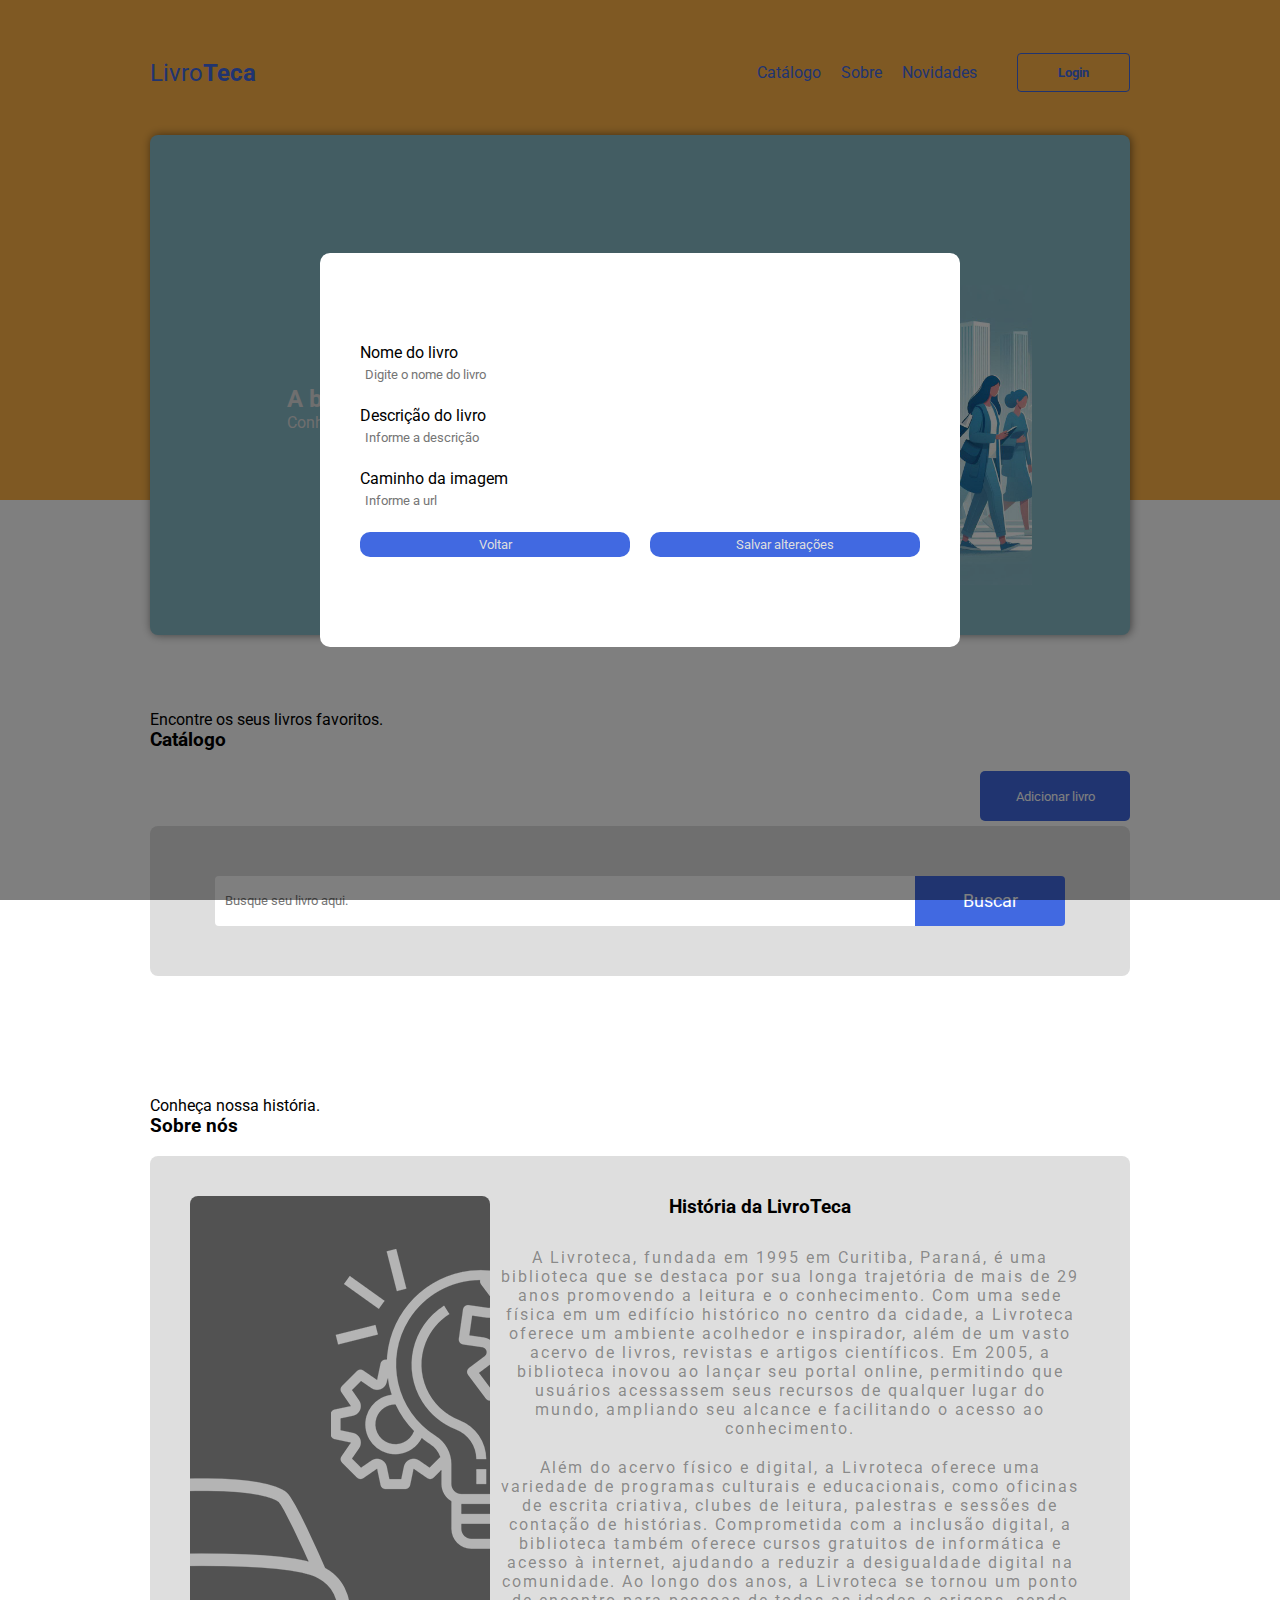
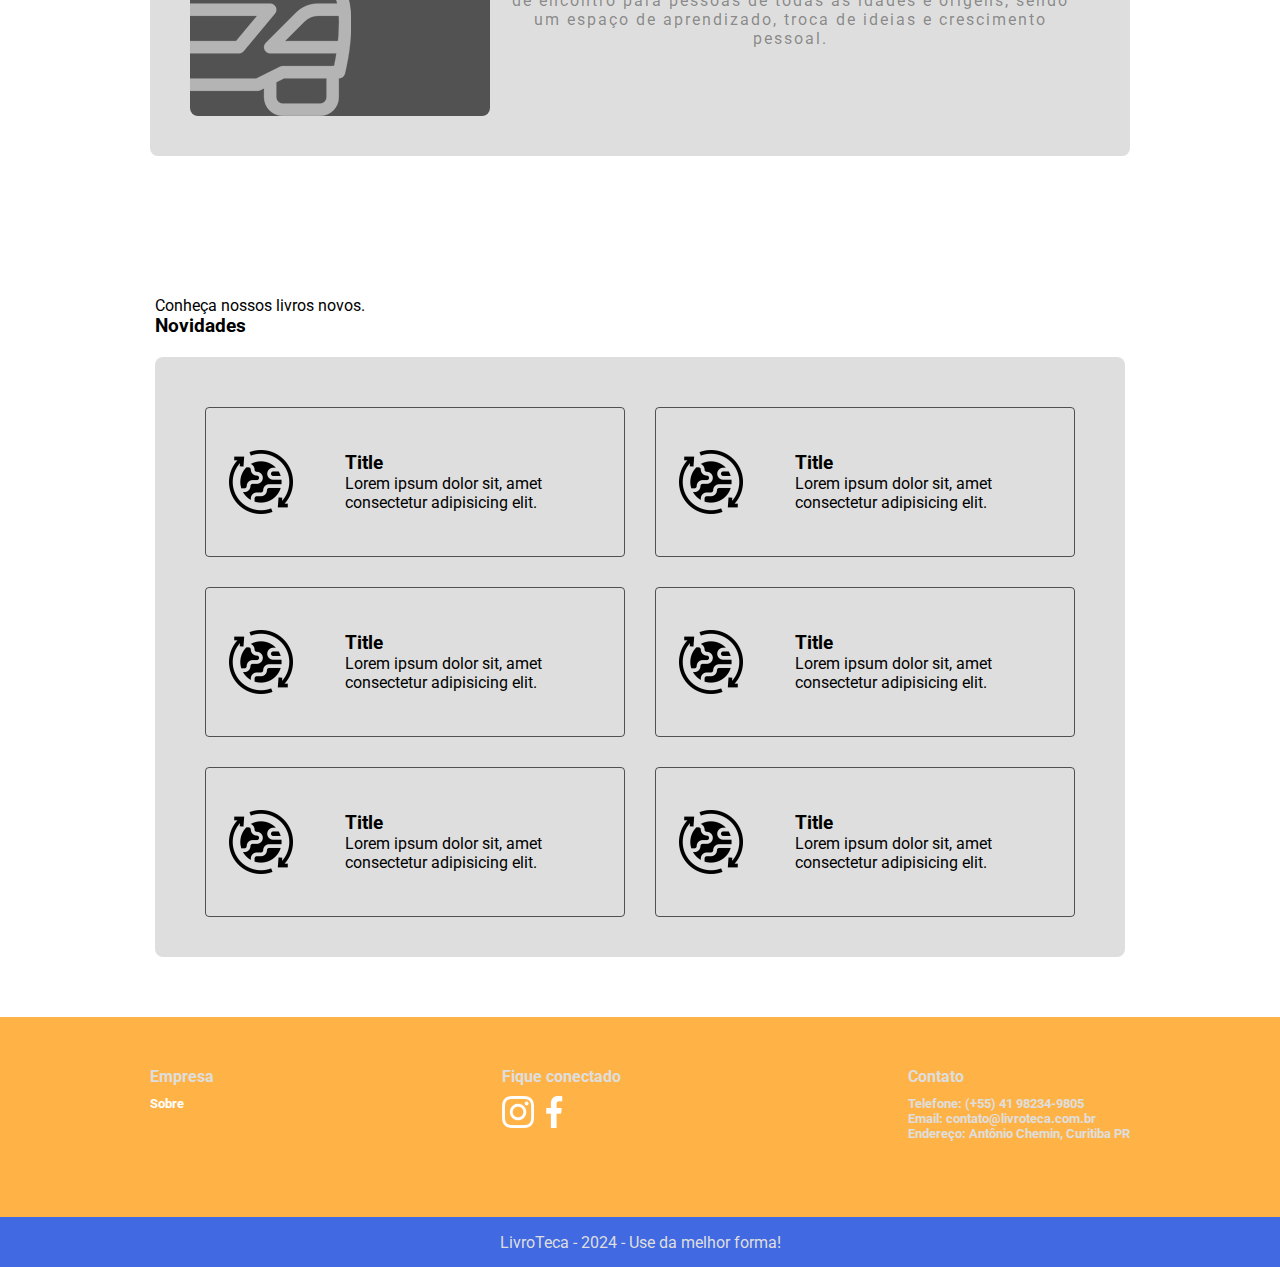
==== commit c5389046: "Salva" ====
--- a/index.html
+++ b/index.html
@@ -10,7 +10,7 @@
   <title>LivroTeca</title>
 </head>
 
-<body>
+  <body>
   <header>
     <div class="content">
       <nav>
@@ -140,6 +140,26 @@
     </div>
   </section>
 
+  <div class="modal-container">
+    <div class="modal">
+      <form class="book-modal" id="add-book-form">
+        <label for="book-name">Nome do livro</label>
+        <input type="text" name="Name" id="book-name" required placeholder="Digite o nome do livro">
+        <br>
+        <label for="book-description">Descrição do livro</label>
+        <input type="text" name="Description" id="book-description" required placeholder="Informe a descrição">
+        <br>
+        <label for="book-image">Caminho da imagem</label>
+        <input type="url" name="Url" id="book-image" required placeholder="Informe a url">
+        <br>
+        <div id="modal-buttons">
+          <button type="button" id="go-back">Voltar</button>
+          <button type="button" id="send-data">Salvar alterações</button>
+        </div>
+      </form>
+    </div>
+  </div>
+
   <footer>
     <div class="main">
       <div class="content footer-links">
@@ -164,8 +184,8 @@
     </div>
     <div class="last">LivroTeca - 2024 - Use da melhor forma!</div>
   </footer>
-  
+
   <script type="module" src="./Code/index.js"></script>
-</body>
+  </body>
 
 </html>--- a/css/styles.css
+++ b/css/styles.css
@@ -569,6 +569,43 @@
   transition: 0.5s;
 }
 
+.modal-container {
+  width: 100vw;
+  height: 100vh;
+  top: 0;
+  left: 0;
+  background-color: rgba(0, 0, 0, 0.5);
+  display: flex;
+  z-index: 999;
+  position: fixed;
+  align-items: center;
+  justify-content: center;
+}
+
+.modal {
+  display: flex;
+  flex-direction: column;
+  align-items: center;
+  padding: 40px;
+  background-color: white;
+  border-radius: 10px;
+  width: 50%;
+}
+
+#modal-buttons {
+  display: flex;
+  flex-direction: row;
+}
+
+#send-data {
+  margin-left: 10px;
+  
+}
+
+#go-back {
+  margin-right: 10px;
+}
+
 /* Responsive adjustments */
 
 @media (max-width: 576px) {
